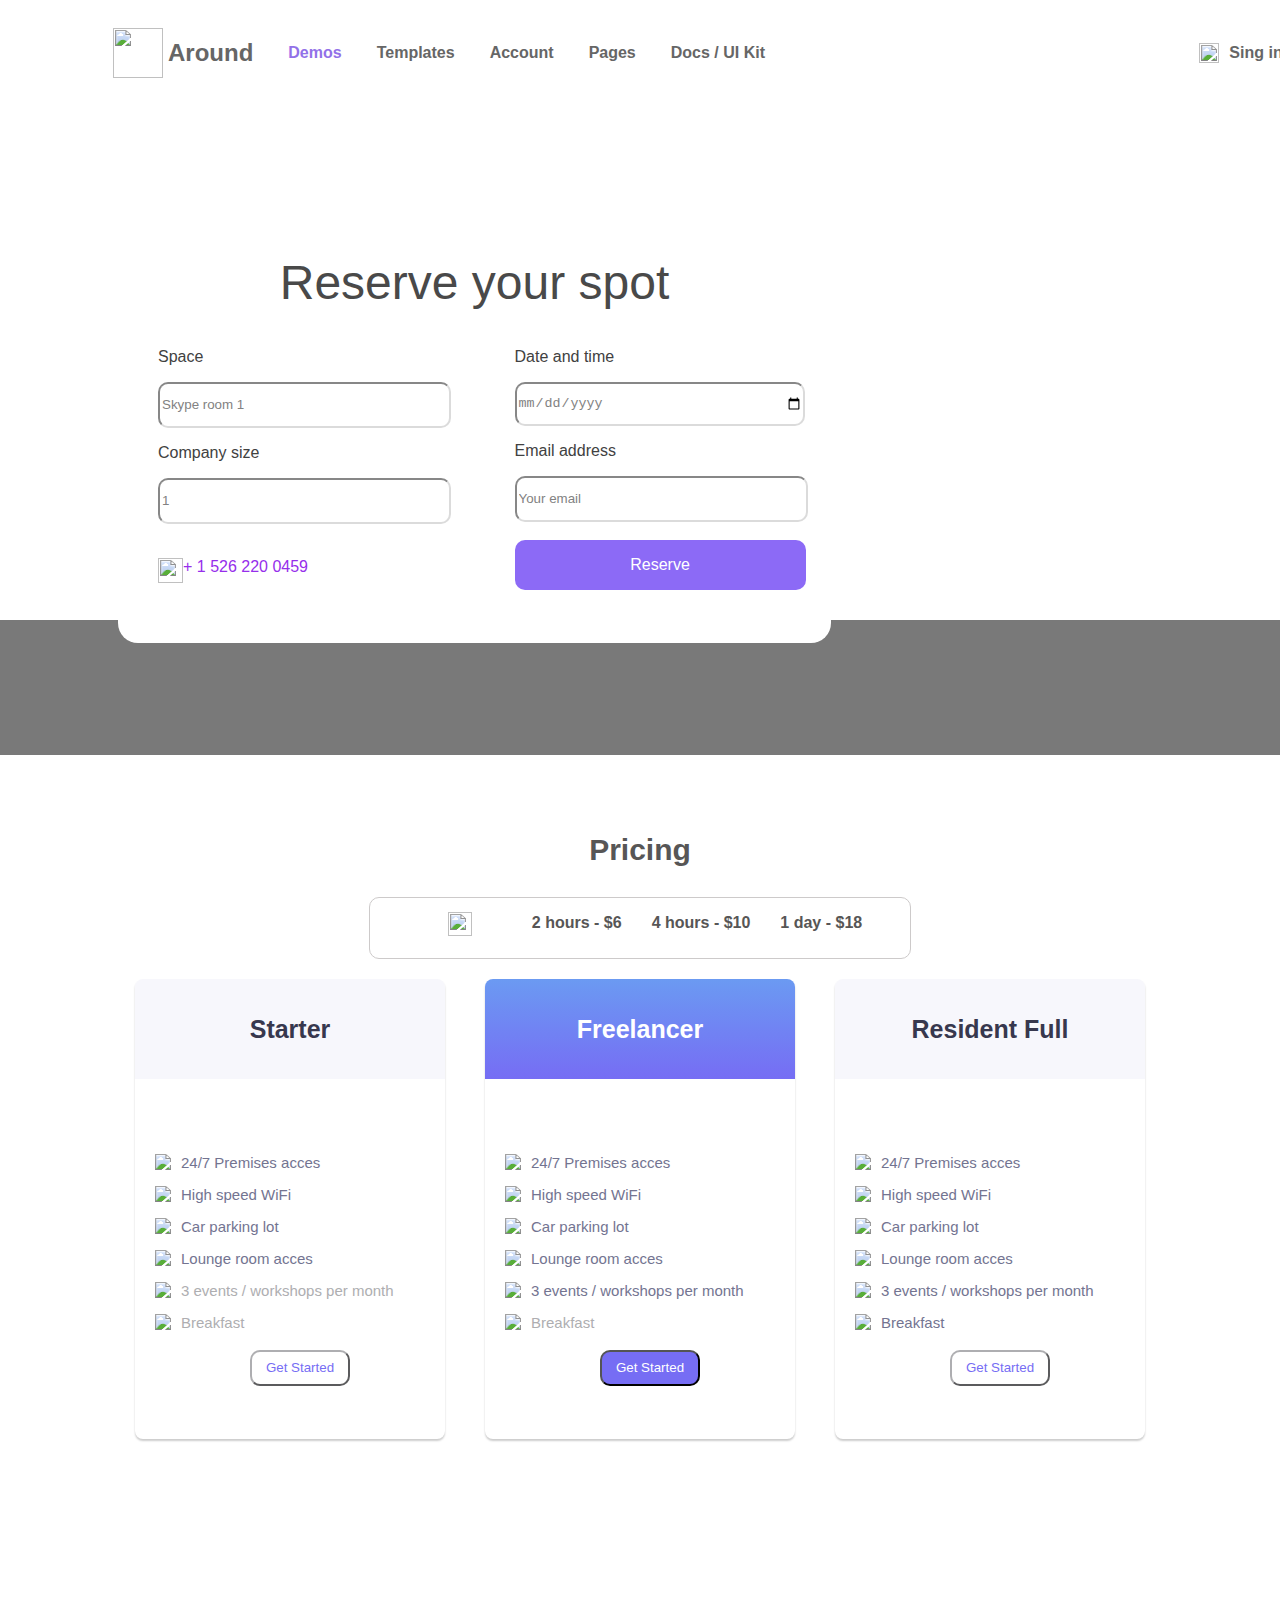
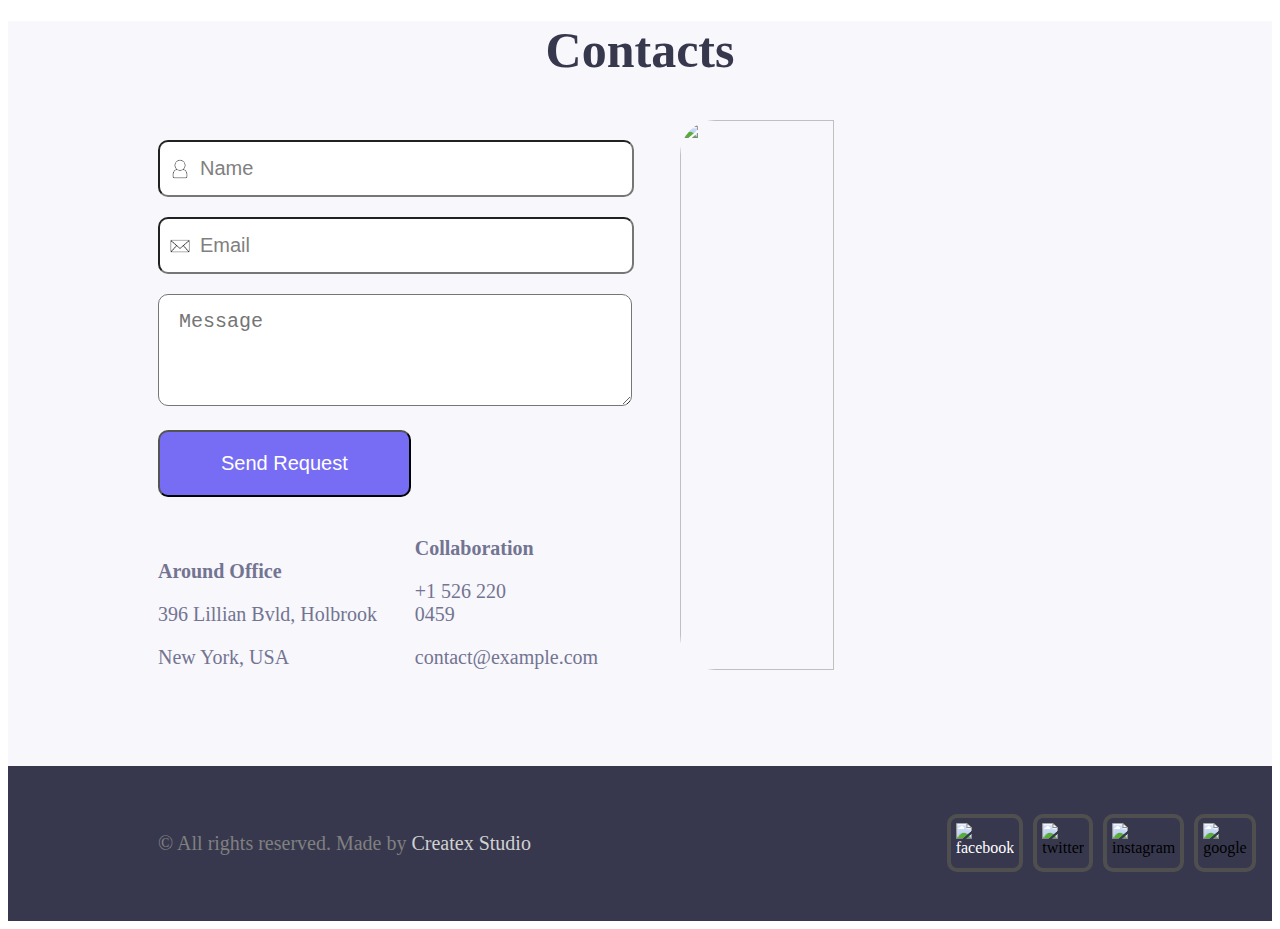
==== Laboratorio1.html @ 0545739b "Subir todo correcto" ====
<!DOCTYPE html>
<html lang="en">
<link rel="stylesheet" href="Laboratorio1.css" />

<head>
    <meta charset="UTF-8">
    <meta http-equiv="X-UA-Compatible" content="IE=edge">
    <meta name="viewport" content="width=device-width, initial-scale=1.0">
    <title>Web</title>
</head>

<body>
    <div class="cabecera">
        <div class="contenido">
            <div class="contenido-izquierda">
                <div class="logo">
                    <img class="logo1" src="..\TRABAJOLABORATORIO\img\logo-icon.png" alt="">
                    <b class="txtlogo">Around</b>
                </div>
                <div class="txt">
                    <b class="demo">Demos</b>
                    <b class="txt2bloque">Templates</b>
                    <b class="txt2bloque">Account</b>
                    <b class="txt2bloque">Pages</b>
                    <b class="txt2bloque">Docs / UI Kit</b>
                </div>
            </div>
            <div class="contenido-dra">
                <div class="logo-singin">
                    <img class="img-login" src="..\TrabajoLaboratorio\img\perfil.png" alt="">
                    <b class="txt2bloque">Sing in</b>
                    <div class="recuadro-singup">
                        <b class="txt-singup">Sing up</b>
                    </div>
                </div>
            </div>
        </div>
    </div>
    <div class="contenido-cuerpo1">
        <div class="recuadro-cuerpo1"></div>
        <div class="cuestionario-cuerpo1">
            <div class="contenido-cuestionario">
                <p class="txt-titulo-cuestionario">Reserve your spot</p>
                <div class="cuestionario-izquierda">
                    <p class="txt-infoC">Space</p>
                    <input class="boton-cuestionario" type="text" value="Skype room 1">
                    <p class="txt-infoC">Company size</p>
                    <input class="boton-cuestionario" type="text" value="1">
                    <br>
                    <br>
                    <p class="txt-llamada">
                        <img class="icono-tlfno" src="..\TrabajoLaboratorio\img\llamada.png " align="left"> + 1 526 220
                        0459
                    </p>
                </div>
                <div class="cuestionario-derecha">
                    <p class="txt-infoC">Date and time</p>
                    <input class="boton-cuestionario" type="date" value="Chose date and time">
                    <p class="txt-infoC">Email address</p>
                    <input class="boton-cuestionario" type="email" value="Your email">
                    <br>
                    <br>
                    <div class="enviar-cuestionario">
                        <p class="txt-enviar">Reserve</p>
                    </div>
                </div>
            </div>

        </div>
        <img class="imgCuerpo" src="..\TrabajoLaboratorio\img\imagen1.png" alt="">
    </div>
    <header>
        <h3 class="Titulo">Pricing</h3>
        <div class="Tarjeta-0">
            <img src="..\TrabajoLaboratorio\img\tiempo.png" class="Imagen-tiempo">
            <p class="texto-1"><b>2 hours - $6</b></p>
            <p class="texto-2"><b>4 hours - $10</b></p>
            <p class="texto-3"><b>1 day - $18</b></p>
        </div>
    </header>
    <!--Cuerpo-->
    <main>
        <div class="Contenedor">
            <!--Tarjeta 1-->
            <div class="Tarjeta">

                <!--Parte del nombre del paquete-->
                <div class="Fondo-Tarjeta-Cabecera-1">
                    <h3 class="Bajar-Top">Starter</h3>
                </div>

                <!--Parte del precio del paquete-->
                <div class="Precio-Tarjeta">
                    
                </div>

                <!--Parte de opciones disponibles-->
                <div class="Parte-Opciones">
                    <img src="..\TrabajoLaboratorio\img\check.png" class="ImagenCruz">
                    <p>24/7 Premises acces</p>

                    <img src="..\TrabajoLaboratorio\img\check.png" class="ImagenCruz">
                    <p>High speed WiFi</p>

                    <img src="..\TrabajoLaboratorio\img\check.png" class="ImagenCruz">
                    <p>Car parking lot</p>

                    <img src="..\TrabajoLaboratorio\img\check.png" class="ImagenCruz">
                    <p>Lounge room acces</p>

                    <img src="..\TrabajoLaboratorio\img\incorrecto.png" class="ImagenCruz">
                    <p class="No-Accesible">3 events / workshops per month</p>

                    <img src="..\TrabajoLaboratorio\img\incorrecto.png" class="ImagenCruz">
                    <p class="No-Accesible">Breakfast</p>
                </div>
                <!--Parte final de la tarjeta-->

                <div class="Enlace">
                    <button class="Bot0n">Get Started</button>
                </div>
            </div>

            <!--Tarjeta 2-->
            <div class="Tarjeta">
                <div class="Fondo-Tarjeta-Cabecera-2">
                    <h3 class="Bajar-Top-2">Freelancer</h3>
                </div>

                <!--Parte del precio del paquete-->
                <div class="Precio-Tarjeta">
                    
                </div>

                <!--Parte de opciones disponibles-->
                <div class="Parte-Opciones">
                    <img src="..\TrabajoLaboratorio\img\check.png" class="ImagenCruz">
                    <p>24/7 Premises acces</p>

                    <img src="..\TrabajoLaboratorio\img\check.png" class="ImagenCruz">
                    <p>High speed WiFi</p>

                    <img src="..\TrabajoLaboratorio\img\check.png" class="ImagenCruz">
                    <p>Car parking lot</p>

                    <img src="..\TrabajoLaboratorio\img\check.png" class="ImagenCruz">
                    <p>Lounge room acces</p>

                    <img src="..\TrabajoLaboratorio\img\check.png" class="ImagenCruz">
                    <p>3 events / workshops per month</p>

                    <img src="..\TrabajoLaboratorio\img\incorrecto.png" class="ImagenCruz">
                    <p class="No-Accesible">Breakfast</p>
                </div>
                <!--Parte final de la tarjeta-->

                <div class="Enlace">
                    <button class="Bot0n2">Get Started</button>
                </div>

            </div>

            <!--Tarjeta 3-->
            <div class="Tarjeta">
                <div class="Fondo-Tarjeta-Cabecera-1">
                    <h3 class="Bajar-Top">Resident Full</h3>
                </div>

                <!--Parte del precio del paquete-->
                <div class="Precio-Tarjeta">
                   
                </div>

                <!--Parte de opciones disponibles-->
                <div class="Parte-Opciones">
                    <img src="..\TrabajoLaboratorio\img\check.png" class="ImagenCruz">
                    <p>24/7 Premises acces</p>

                    <img src="..\TrabajoLaboratorio\img\check.png" class="ImagenCruz">
                    <p>High speed WiFi</p>

                    <img src="..\TrabajoLaboratorio\img\check.png" class="ImagenCruz">
                    <p>Car parking lot</p>

                    <img src="..\TrabajoLaboratorio\img\check.png" class="ImagenCruz">
                    <p>Lounge room acces</p>

                    <img src="..\TrabajoLaboratorio\img\check.png" class="ImagenCruz">
                    <p>3 events / workshops per month</p>

                    <img src="..\TrabajoLaboratorio\img\check.png" class="ImagenCruz">
                    <p>Breakfast</p>
                </div>

                <!--Parte final de la tarjeta-->
                <div class="Enlace">
                    <button class="Bot0n">Get Started</button>
                </div>

            </div>
        </div>

        <div class="contenido2">
            <h2 class="contact">Contacts</h2>
            <div>
                <img src="..\TrabajoLaboratorio\img\Imagen2.png" class="mapa" />
            </div>
            <div class="seccion">
                <form>
                    <input class="nombre" type="text" name="nombre" value="Name">
                    <input class="correo" type="text" name="correo" value="Email">
                    <textarea placeholder="Message" class="mensaje"></textarea>
                    <button class="enviar">Send Request</button>
                </form>
                <div class="pie">
                    <div class="lugar">
                        <b>Around Office</b>
                        <p>396 Lillian Bvld, Holbrook</p>
                        <p>New York, USA</p>

                    </div>
                    <div class="colaboracion">
                        <b>Collaboration</b>
                        <p>+1 526 220 0459</p>
                        <p>contact@example.com</p>

                    </div>

                </div>
            </div>
        </div>
        <footer class="footer">

            <div class="derecho">

                <p>&copy; All rights reserved. Made by<a href="">Createx Studio</a></p>


            </div>

            <div class="sociales">

                <img class="facebook" src="..\TrabajoLaboratorio\img\facebook.png" alt="facebook">
                <img class="twitter" src="..\TrabajoLaboratorio\img\twitter.png" alt="twitter">
                <img class="instagram" src="..\TrabajoLaboratorio\img\instagram.png" alt="instagram">
                <img class="google" src="..\TrabajoLaboratorio\img\google.png" alt="google">

            </div>

        </footer>

</body>

</html>
---- Laboratorio1.css ----
@import url('https://fonts.googleapis.com/css2? family= Inter:wght@300 & display=swap');
@import url(https://fonts.google.com/specimen/Inter?preview.text_type=custom);

.cabecera{
    width: 1530px;
     height: 90px;
     background: #ffffff;
}
.contenido{
    display: flex;
    flex-direction:row;
    justify-content: space-between;
    align-items:flex-start;
    height: 90px;
    width: 100%;
}
.logo1{
    width: 50px;
    height: 50px;
    padding: 5px;
}
.contenido-izquierda{
    display: flex;
    flex-direction: row;
    align-items: center;
    height: 90px;
}
.logo{
    display: flex;
    flex-direction: row;
    align-items: center;
    height: 90px;
    justify-content: space-between;
    margin-left: 100px;
}
.txt{
    display: flex;
    flex-direction: row;
    align-items: center;
    height: 90px;
    justify-content: space-between;
    margin-left: 35px;
    font-family: Arial;
}
.txt2bloque{
    margin-right: 35px;
    font-size: initial;
    color: rgb(102, 102, 102);
    font-family: Arial;
}
.txtlogo{
    font-size: x-large;
    color: rgb(102, 102, 102);
    font-family: Arial;
}
.demo{
    margin-right: 35px;
    font-size: initial;
    color: rgb(146 113 232);
    font-family: Arial;
}
.img-login{
    width: 20px;
    height: 20px;
    margin-right: 10px;
}
.contenido-dra{
    display: flex;
    width: 30%;
    height: 90px;
    align-items: center;
    justify-content: center;
}
.recuadro-singup{
    background-color: rgb(106 61 243 / 77%);
    height: 50px;
    width: 100px;
    border-radius: 10px;
    display: flex;
    align-items: center;
    justify-content: center;
}
.logo-singin{
    display: flex;
    align-items: center;
}
.txt-singup{
    font-size: initial;
    color: rgb(255, 255, 255);
    font-family: Arial;
}
.contenido-cuerpo1{
    height: 705px;
    width: 700px;
}
.recuadro-cuerpo1{
    background: rgba(0, 0, 0, 0.527);
    height: 135px;
    width: 1480px;
    position:absolute;
    top: 620px;
    left: 0px;
}
.cuestionario-cuerpo1{
    background: white;
    height: 436px;
    width: 713px;
    position: absolute;
    top: 207px;
    left: 118px;
    border-radius: 20px;
}
.txt-titulo-cuestionario{
    grid-area: 1 / 1 / 3 / 3;
    font-family: Arial;
    color: #494949;
    font-size: xxx-large;
    height: 50%;
}
.txt-infoC{
    font-family: Arial;
    color: #414141;
    margin-left: 40px;
}
.boton-cuestionario{
    color: #828282;
    height: 40px;
    width: 285px;
    margin-left: 40px;
    border-radius: 10px;
    border-color: #dbdbdb;
}
.cuestionario-izquierda{
    width: 100%;
    height: 100%;
    grid-area: 2 / 1 / 4 / 2;
}
.cuestionario-derecha{
    grid-area: 2 / 2 / 4 / 3;
    width: 100%;
    height: 100%;
}
.cuestionario-cuerpo1{
    display: flex;
}
.contenido-cuestionario{
    width: 100%;
    display: grid;
    grid-template-columns: repeat(2, 1fr);
    grid-template-rows: 1fr 1.5fr 1fr;
    grid-column-gap: 0px;
    grid-row-gap: 0px;
    justify-items: center;
}
.icono-tlfno{
    width: 25px;
    height: 25px;
    margin-left: 40px;
}
.txt-llamada{
    color: #962eeb;
    font-family: Arial;
}
.enviar-cuestionario{
    background-color: rgb(106 61 243 / 77%);
    height: 50px;
    width: 291px;
    margin-left: 40px;
    border-radius: 10px;
    display: flex;
    align-items: center;
    justify-content: center;
}
.txt-enviar{
    font-size: initial;
    color: rgb(255, 255, 255);
    font-family: Arial;
}

.body{
    background-color: beige;
  }
  
  .Titulo{
    font-family: Arial;
    font-size: 30px;  
    text-align: center; 
    color: rgb(87, 86, 86);
  }
  
  .texto-1,
  .texto-2,
  .texto-3
  {
    font-family: Arial;
    color: rgb(87, 86, 86);
  }
  
  .texto-1{
    position: relative;
    left: -30px;
  }
  
  .texto-3{
    position: relative;
    left: 30px;
  }
  
  /*Edito el div importante de la cabecera*/
  
  .Tarjeta-0{
    border-color: rgb(205, 202, 202);
    border-radius: 10px;
    border-style: solid;
    border-width: 1px;
    height: 60px;
    width: 540px;
    display: flex;
    justify-content: center;
    margin: 0px auto;
  }
  
  .Imagen-tiempo{
   height: 24px;
   width: 24px;
   margin-right: 90px;
   margin-top: 14px;
   
   
  }
  /*Edición de las tarjetas*/
  
  .Fondo-Tarjeta-Cabecera-1{
    width: 100%;
    height: 100px;
    display: flex;
    background: #f7f7fc;
  }
  
  .Fondo-Tarjeta-Cabecera-2{
    width: 100%;
    height: 100px;
    display: flex;
    background: linear-gradient(#6b9af2,#766df4);
  }
  .Bajar-Top{
    display: flex;
    width: 100%;
    align-items: center;
    justify-content: center;
    color: #37384e;
    font-size: 25px;
    font-family: Arial, Helvetica, sans-serif;
  }
  .Bajar-Top-2{
    display: flex;
    width: 100%;
    align-items: center;
    justify-content: center;
    color: white;
    font-size: 25px;
    font-family: Arial, Helvetica, sans-serif;
  }
  .Contenedor{
    width: 100%;
    max-width: 1200px;
    height: 620px;
    display: flex;
    flex-wrap: wrap;
    justify-content: center;
    margin: auto;
  }
  
  .Contenedor .Tarjeta{
    width: 310px;
    height: 460px;
    border-radius: 8px;
    box-shadow: 0 2px 2px rgba(0,0,0,0.2);
    overflow: hidden;
    margin: 20px;
    text-align:center;
    transition: all 0.25s;
  }
  
  .Contenedor .Tarjeta:hover{
    transform: translateY(-15px);
    box-shadow: 0 12px 16px rgba(0,0,0,0.2);
  }
  
  
  .Contenedor .Tarjeta p{
    bottom:5%;
    padding: 0;
    font-size: 15px;
    font-weight: 1;
    text-align: left;
    
  }
  
  
  .Precio-Tarjeta {
    width: 330px;
    height: 60px;
   
    margin-top: 0px;
  }
  
  .Parte-izquierda{
    width: 140px;
    height: 60px;
    background-color: #6b9af2;
    font-size: 40px;
    text-align: right;
    margin-top: 0;
  } 
  
  
  
  
  .Parte-Opciones{
    width: 330px;
    height: 180px;
    font-family: Arial, Helvetica, sans-serif;
    color: #737491;
  
  }
  
  .No-Accesible{
    font-family: Arial, Helvetica, sans-serif;
    color: #aeaeb1;  
  }
  
  
  .ImagenCruz{
   float: left;
   margin-left: 20px;
   margin-right: 10px;
  
  }
  
  .Enlace{
    width: 330px;
    height: 65px;
    padding-top: 5%;
    align-items: center;
    justify-content: center;
  }
  
  .Bot0n{
    width: 100px;
    height: 36px;
    color:#766df4;
    background-color: white; 
    border-color: #aeaeb1;
    border-radius: 10px;
    size: 1px;
  }
  
  .Bot0n2{
    width: 100px;
    height: 36px;
    color:white;
    background-color:#766df4; 
    border-radius: 10px;
  }
  .contact {
    text-align: center;
    color: #37384e;
    font-size: 50px;
}
.contenido2 {
    width: 100%;
    height: 745px;
    background-color:#f7f7fc;
    
}
.seccion {
    width: 50%;

}
.nombre {
    font-size: 20px;
    color: gray;
    text-indent:25px;
    padding: 15px;
    border-radius: 10px;
    margin-left: 150px;
    width: 70%;
    margin-top: 20px;
    margin-bottom: 20px;
    background-image: url(imagen/perfil.png);
    background-size: 20px 20px;
    background-repeat: no-repeat;
    background-position: 10px center;
}
.correo {
    font-size: 20px;
    color: gray;
    text-indent:25px;
    margin-left: 150px;
    padding: 15px;
    border-radius: 10px;
    width: 70%;
    margin-bottom: 20px;
    background-image: url(imagen/email.png);
    background-size: 20px 20px;
    background-repeat: no-repeat;
    background-position: 10px center;

}
.mensaje {
    text-indent: 5px;
    font-size: 20px;
    border-radius: 10px;
    margin-left: 150px;
    width: 70%;
    height: 80px;
    margin-bottom: 20px;
    padding: 15px;
}
.enviar {
    margin-left: 150px;
    border-radius: 10px;
    padding: 20px;
    width: 40%;
    background-color: #766df4;
    color: white;
    font-size: 20px;
 
   
}
.mapa {
    margin-right: 150px;
    float: right;
     height: 550px;
     width: 35%;
     border-radius: 35px;
 }
 .pie{
    margin-top: 40px;
    width: 100%;
    display: inline-block;
   
 }
.lugar{
    
    font-size: 20px;
    width: 40%;
    display: inline-block;
    margin-left: 150px;
    color: #737491;
    
 }
.colaboracion{
    font-size: 20px;
    width: 20%;
    color: #737491;
    display: inline-block;
    
}
.footer {
    
    background-color: #37384e;
    height: 155px;
    display: flex;
    flex-direction: row;
    flex-wrap: wrap;
}

.derecho{
    padding-left: 150px;
    width: 50%;
    align-self: center;
    font-size: 20px;
}
.derecho p{
    color: grey;
}

.derecho a{
    color: rgb(209, 209, 209);
    padding: 5px;
    text-decoration: none;
}

.sociales {    
    align-self: center;
    width: 20%;
   display: flex;
   margin-left: 12%;
    
}


.facebook {
    background-color: #37384e;
    border: rgb(79, 79, 79) solid 4px;
    height: 40px;
    border-radius: 10px;
    padding: 5px;
    margin: 5px;
    color: white;
    
}

.twitter {
    background-color: #37384e;
    border: rgb(79, 79, 79) solid 4px;
    height: 40px;
    border-radius: 10px;
    padding: 5px;
    margin: 5px;

}

.instagram {
    background-color: #37384e;
    border: rgb(79, 79, 79) solid 4px;
    height: 40px;
    border-radius: 10px;
    padding: 5px;
    margin: 5px;
}

.google {
    background-color: #37384e;
    border: rgb(79, 79, 79) solid 4px;
    height: 40px;
    border-radius: 10px;
    padding: 5px;
    margin: 5px;

}
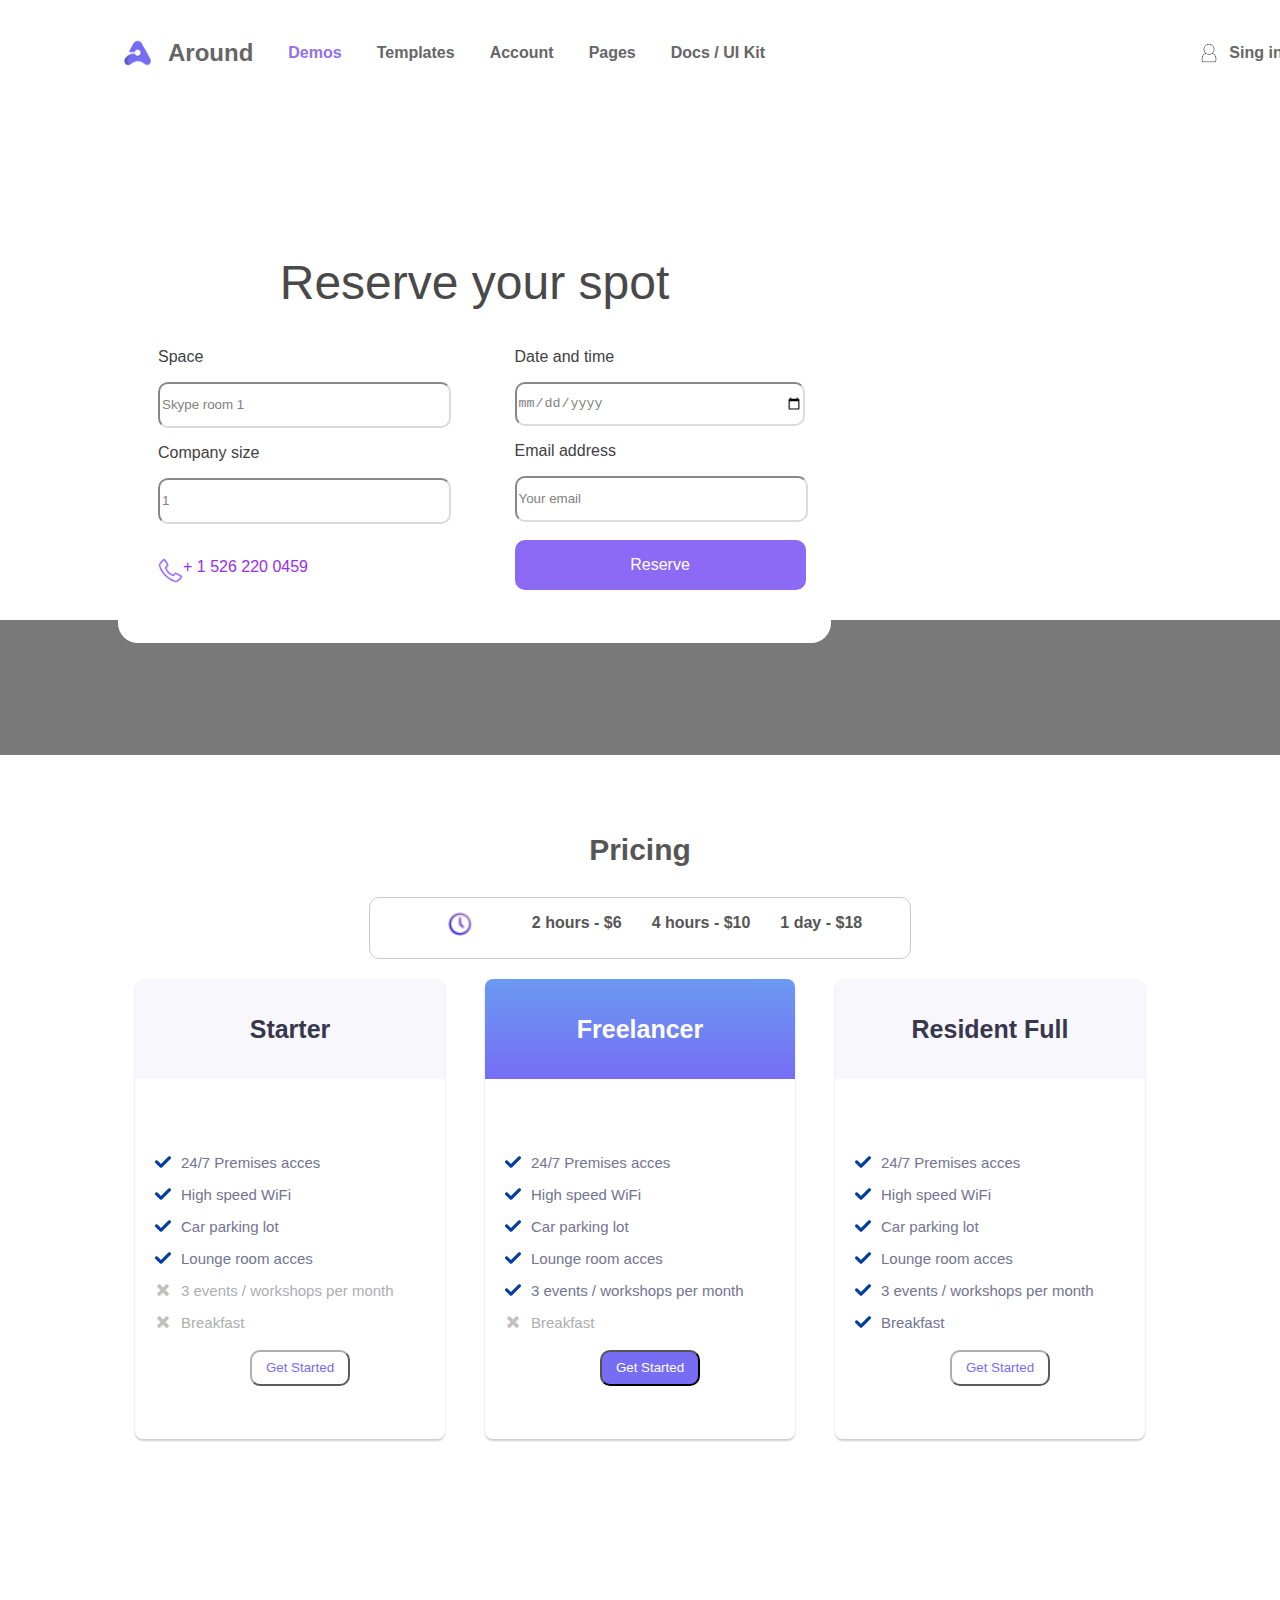
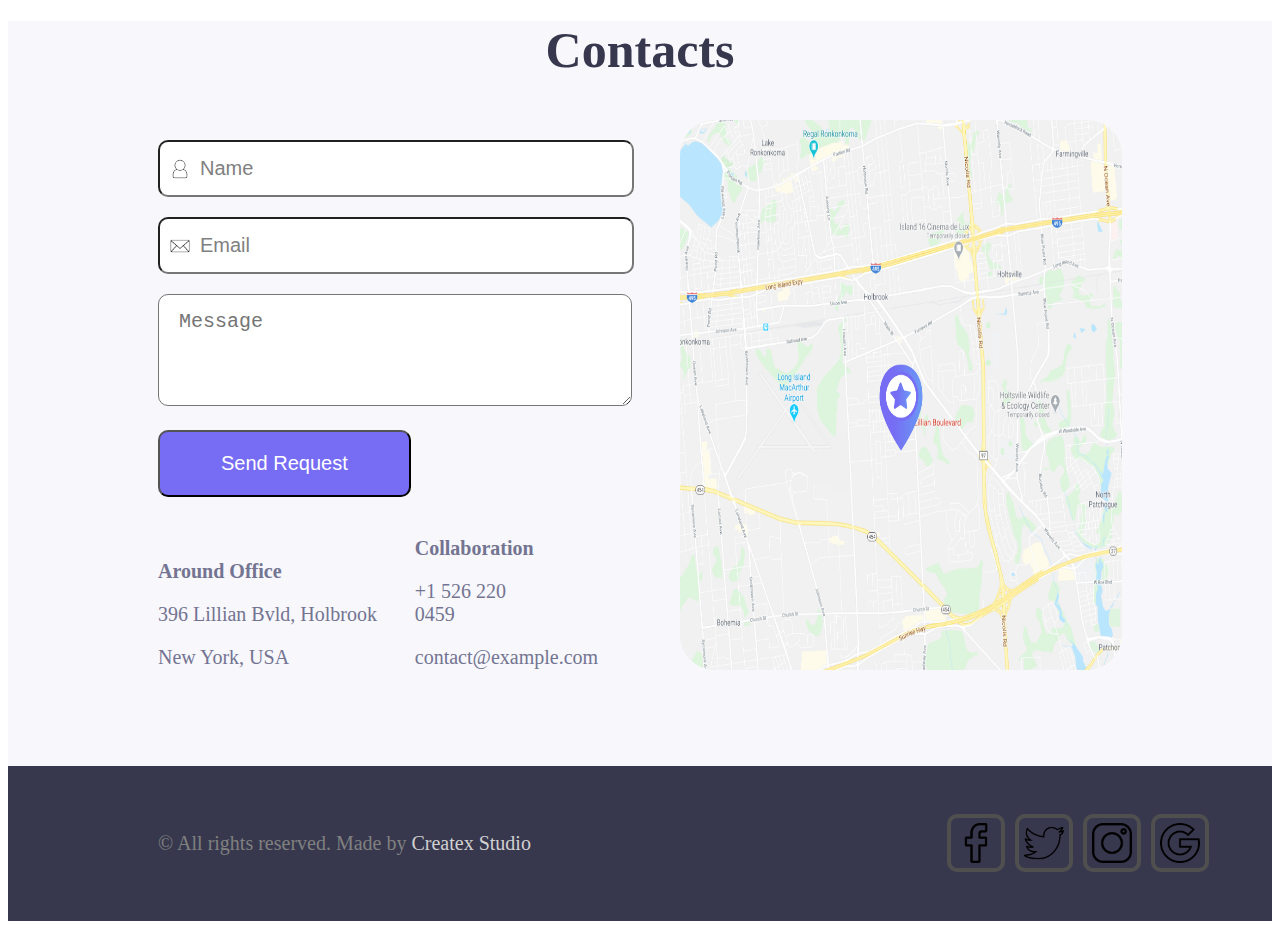
==== commit 8877ae71: "corregidas las rutas de las imagenes" ====
--- a/Laboratorio1.html
+++ b/Laboratorio1.html
@@ -14,7 +14,7 @@
         <div class="contenido">
             <div class="contenido-izquierda">
                 <div class="logo">
-                    <img class="logo1" src="..\TRABAJOLABORATORIO\img\logo-icon.png" alt="">
+                    <img class="logo1" src="./img/logo-icon.png" alt="">
                     <b class="txtlogo">Around</b>
                 </div>
                 <div class="txt">
@@ -27,7 +27,7 @@
             </div>
             <div class="contenido-dra">
                 <div class="logo-singin">
-                    <img class="img-login" src="..\TrabajoLaboratorio\img\perfil.png" alt="">
+                    <img class="img-login" src="./img/perfil.png" alt="">
                     <b class="txt2bloque">Sing in</b>
                     <div class="recuadro-singup">
                         <b class="txt-singup">Sing up</b>
@@ -49,7 +49,7 @@
                     <br>
                     <br>
                     <p class="txt-llamada">
-                        <img class="icono-tlfno" src="..\TrabajoLaboratorio\img\llamada.png " align="left"> + 1 526 220
+                        <img class="icono-tlfno" src="./img/llamada.png " align="left"> + 1 526 220
                         0459
                     </p>
                 </div>
@@ -67,12 +67,12 @@
             </div>
 
         </div>
-        <img class="imgCuerpo" src="..\TrabajoLaboratorio\img\imagen1.png" alt="">
+        <img class="imgCuerpo" src="./img/imagen1.png" alt="">
     </div>
     <header>
         <h3 class="Titulo">Pricing</h3>
         <div class="Tarjeta-0">
-            <img src="..\TrabajoLaboratorio\img\tiempo.png" class="Imagen-tiempo">
+            <img src="./img/tiempo.png" class="Imagen-tiempo">
             <p class="texto-1"><b>2 hours - $6</b></p>
             <p class="texto-2"><b>4 hours - $10</b></p>
             <p class="texto-3"><b>1 day - $18</b></p>
@@ -96,22 +96,22 @@
 
                 <!--Parte de opciones disponibles-->
                 <div class="Parte-Opciones">
-                    <img src="..\TrabajoLaboratorio\img\check.png" class="ImagenCruz">
+                    <img src="./img/check.png" class="ImagenCruz">
                     <p>24/7 Premises acces</p>
 
-                    <img src="..\TrabajoLaboratorio\img\check.png" class="ImagenCruz">
+                    <img src="./img/check.png" class="ImagenCruz">
                     <p>High speed WiFi</p>
 
-                    <img src="..\TrabajoLaboratorio\img\check.png" class="ImagenCruz">
+                    <img src="./img/check.png" class="ImagenCruz">
                     <p>Car parking lot</p>
 
-                    <img src="..\TrabajoLaboratorio\img\check.png" class="ImagenCruz">
+                    <img src="./img/check.png" class="ImagenCruz">
                     <p>Lounge room acces</p>
 
-                    <img src="..\TrabajoLaboratorio\img\incorrecto.png" class="ImagenCruz">
+                    <img src="./img/incorrecto.png" class="ImagenCruz">
                     <p class="No-Accesible">3 events / workshops per month</p>
 
-                    <img src="..\TrabajoLaboratorio\img\incorrecto.png" class="ImagenCruz">
+                    <img src="./img/incorrecto.png" class="ImagenCruz">
                     <p class="No-Accesible">Breakfast</p>
                 </div>
                 <!--Parte final de la tarjeta-->
@@ -134,22 +134,22 @@
 
                 <!--Parte de opciones disponibles-->
                 <div class="Parte-Opciones">
-                    <img src="..\TrabajoLaboratorio\img\check.png" class="ImagenCruz">
+                    <img src="./img/check.png" class="ImagenCruz">
                     <p>24/7 Premises acces</p>
 
-                    <img src="..\TrabajoLaboratorio\img\check.png" class="ImagenCruz">
+                    <img src="./img/check.png" class="ImagenCruz">
                     <p>High speed WiFi</p>
 
-                    <img src="..\TrabajoLaboratorio\img\check.png" class="ImagenCruz">
+                    <img src="./img/check.png" class="ImagenCruz">
                     <p>Car parking lot</p>
 
-                    <img src="..\TrabajoLaboratorio\img\check.png" class="ImagenCruz">
+                    <img src="./img/check.png" class="ImagenCruz">
                     <p>Lounge room acces</p>
 
-                    <img src="..\TrabajoLaboratorio\img\check.png" class="ImagenCruz">
+                    <img src="./img/check.png" class="ImagenCruz">
                     <p>3 events / workshops per month</p>
 
-                    <img src="..\TrabajoLaboratorio\img\incorrecto.png" class="ImagenCruz">
+                    <img src="./img/incorrecto.png" class="ImagenCruz">
                     <p class="No-Accesible">Breakfast</p>
                 </div>
                 <!--Parte final de la tarjeta-->
@@ -173,22 +173,22 @@
 
                 <!--Parte de opciones disponibles-->
                 <div class="Parte-Opciones">
-                    <img src="..\TrabajoLaboratorio\img\check.png" class="ImagenCruz">
+                    <img src="./img/check.png" class="ImagenCruz">
                     <p>24/7 Premises acces</p>
 
-                    <img src="..\TrabajoLaboratorio\img\check.png" class="ImagenCruz">
+                    <img src="./img/check.png" class="ImagenCruz">
                     <p>High speed WiFi</p>
 
-                    <img src="..\TrabajoLaboratorio\img\check.png" class="ImagenCruz">
+                    <img src="./img/check.png" class="ImagenCruz">
                     <p>Car parking lot</p>
 
-                    <img src="..\TrabajoLaboratorio\img\check.png" class="ImagenCruz">
+                    <img src="./img/check.png" class="ImagenCruz">
                     <p>Lounge room acces</p>
 
-                    <img src="..\TrabajoLaboratorio\img\check.png" class="ImagenCruz">
+                    <img src="./img/check.png" class="ImagenCruz">
                     <p>3 events / workshops per month</p>
 
-                    <img src="..\TrabajoLaboratorio\img\check.png" class="ImagenCruz">
+                    <img src="./img/check.png" class="ImagenCruz">
                     <p>Breakfast</p>
                 </div>
 
@@ -203,7 +203,7 @@
         <div class="contenido2">
             <h2 class="contact">Contacts</h2>
             <div>
-                <img src="..\TrabajoLaboratorio\img\Imagen2.png" class="mapa" />
+                <img src="./img/Imagen2.png" class="mapa" />
             </div>
             <div class="seccion">
                 <form>
@@ -240,10 +240,10 @@
 
             <div class="sociales">
 
-                <img class="facebook" src="..\TrabajoLaboratorio\img\facebook.png" alt="facebook">
-                <img class="twitter" src="..\TrabajoLaboratorio\img\twitter.png" alt="twitter">
-                <img class="instagram" src="..\TrabajoLaboratorio\img\instagram.png" alt="instagram">
-                <img class="google" src="..\TrabajoLaboratorio\img\google.png" alt="google">
+                <img class="facebook" src="./img/facebook.png" alt="facebook">
+                <img class="twitter" src="./img/twitter.png" alt="twitter">
+                <img class="instagram" src="./img/instagram.png" alt="instagram">
+                <img class="google" src="./img/google.png" alt="google">
 
             </div>
 
